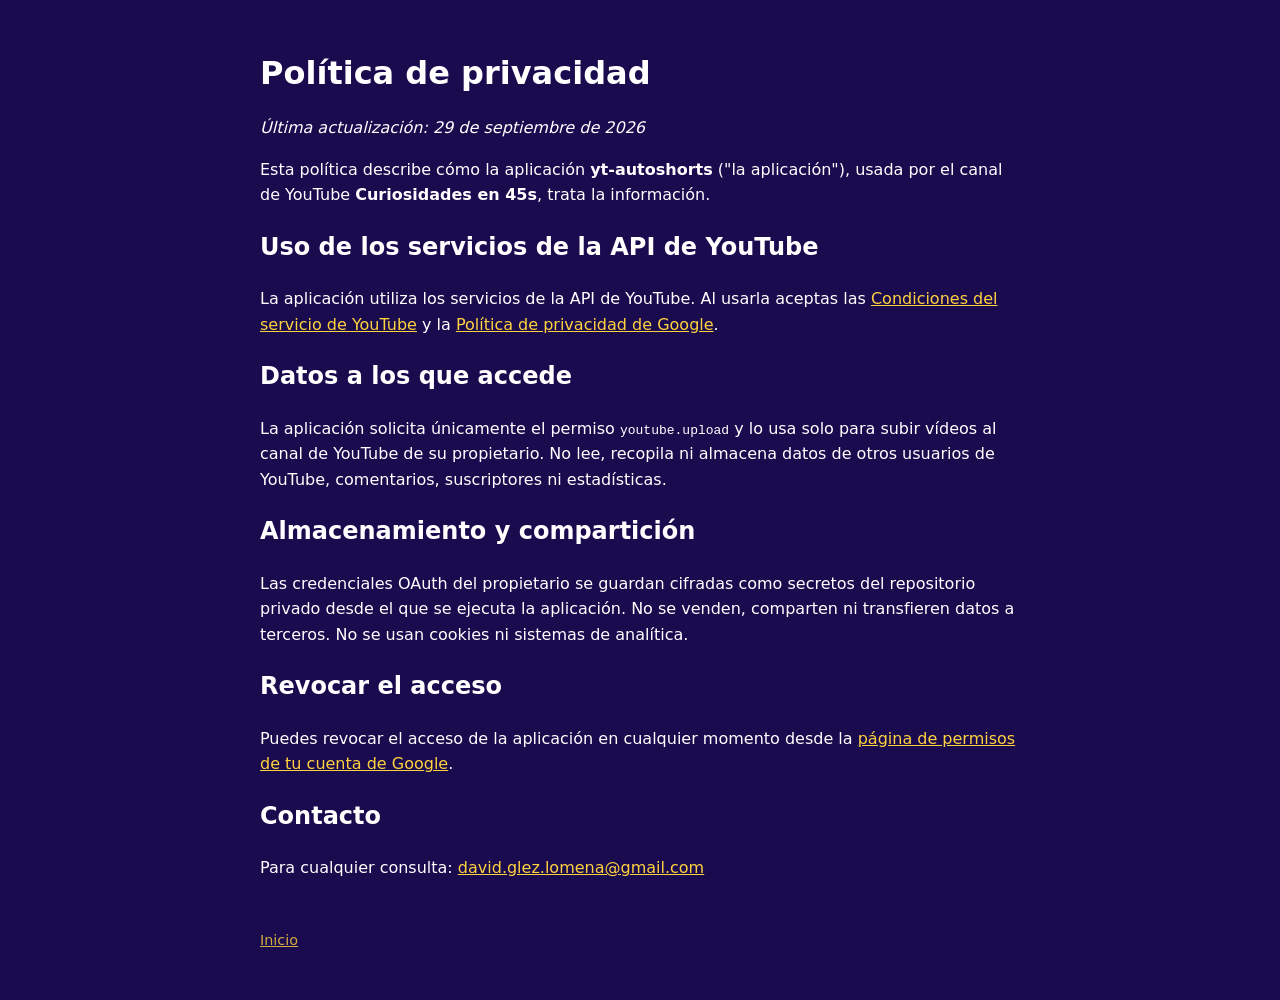
==== privacy.html @ f40c6593 "feat: channel homepage, privacy policy and terms Co-authored-by: Copilot <223556219+Copilot@users.no" ====
<!doctype html>
<html lang="es">
<head><meta charset="utf-8"><meta name="viewport" content="width=device-width,initial-scale=1">
<title>Política de privacidad · Curiosidades en 45s</title><link rel="stylesheet" href="style.css"></head>
<body><main>
<h1>Política de privacidad</h1>
<p><em>Última actualización: 29 de septiembre de 2026</em></p>
<p>Esta política describe cómo la aplicación <strong>yt-autoshorts</strong> ("la aplicación"), usada por el canal de YouTube <strong>Curiosidades en 45s</strong>, trata la información.</p>
<h2>Uso de los servicios de la API de YouTube</h2>
<p>La aplicación utiliza los servicios de la API de YouTube. Al usarla aceptas las <a href="https://www.youtube.com/t/terms">Condiciones del servicio de YouTube</a> y la <a href="https://policies.google.com/privacy">Política de privacidad de Google</a>.</p>
<h2>Datos a los que accede</h2>
<p>La aplicación solicita únicamente el permiso <code>youtube.upload</code> y lo usa solo para subir vídeos al canal de YouTube de su propietario. No lee, recopila ni almacena datos de otros usuarios de YouTube, comentarios, suscriptores ni estadísticas.</p>
<h2>Almacenamiento y compartición</h2>
<p>Las credenciales OAuth del propietario se guardan cifradas como secretos del repositorio privado desde el que se ejecuta la aplicación. No se venden, comparten ni transfieren datos a terceros. No se usan cookies ni sistemas de analítica.</p>
<h2>Revocar el acceso</h2>
<p>Puedes revocar el acceso de la aplicación en cualquier momento desde la <a href="https://myaccount.google.com/permissions">página de permisos de tu cuenta de Google</a>.</p>
<h2>Contacto</h2>
<p>Para cualquier consulta: <a href="mailto:david.glez.lomena@gmail.com">david.glez.lomena@gmail.com</a></p>
<footer><a href="index.html">Inicio</a></footer>
</main></body></html>
---- style.css ----
body{margin:0;font-family:system-ui,-apple-system,Segoe UI,Roboto,sans-serif;background:#1A0B4F;color:#fff;line-height:1.6}
main{max-width:760px;margin:0 auto;padding:48px 24px}
header{display:flex;align-items:center;gap:20px}
header img{width:96px;height:96px;border-radius:50%}
h1{margin:0;font-size:2rem}
a{color:#FFD23F}
footer{margin-top:48px;font-size:.9rem;opacity:.8}
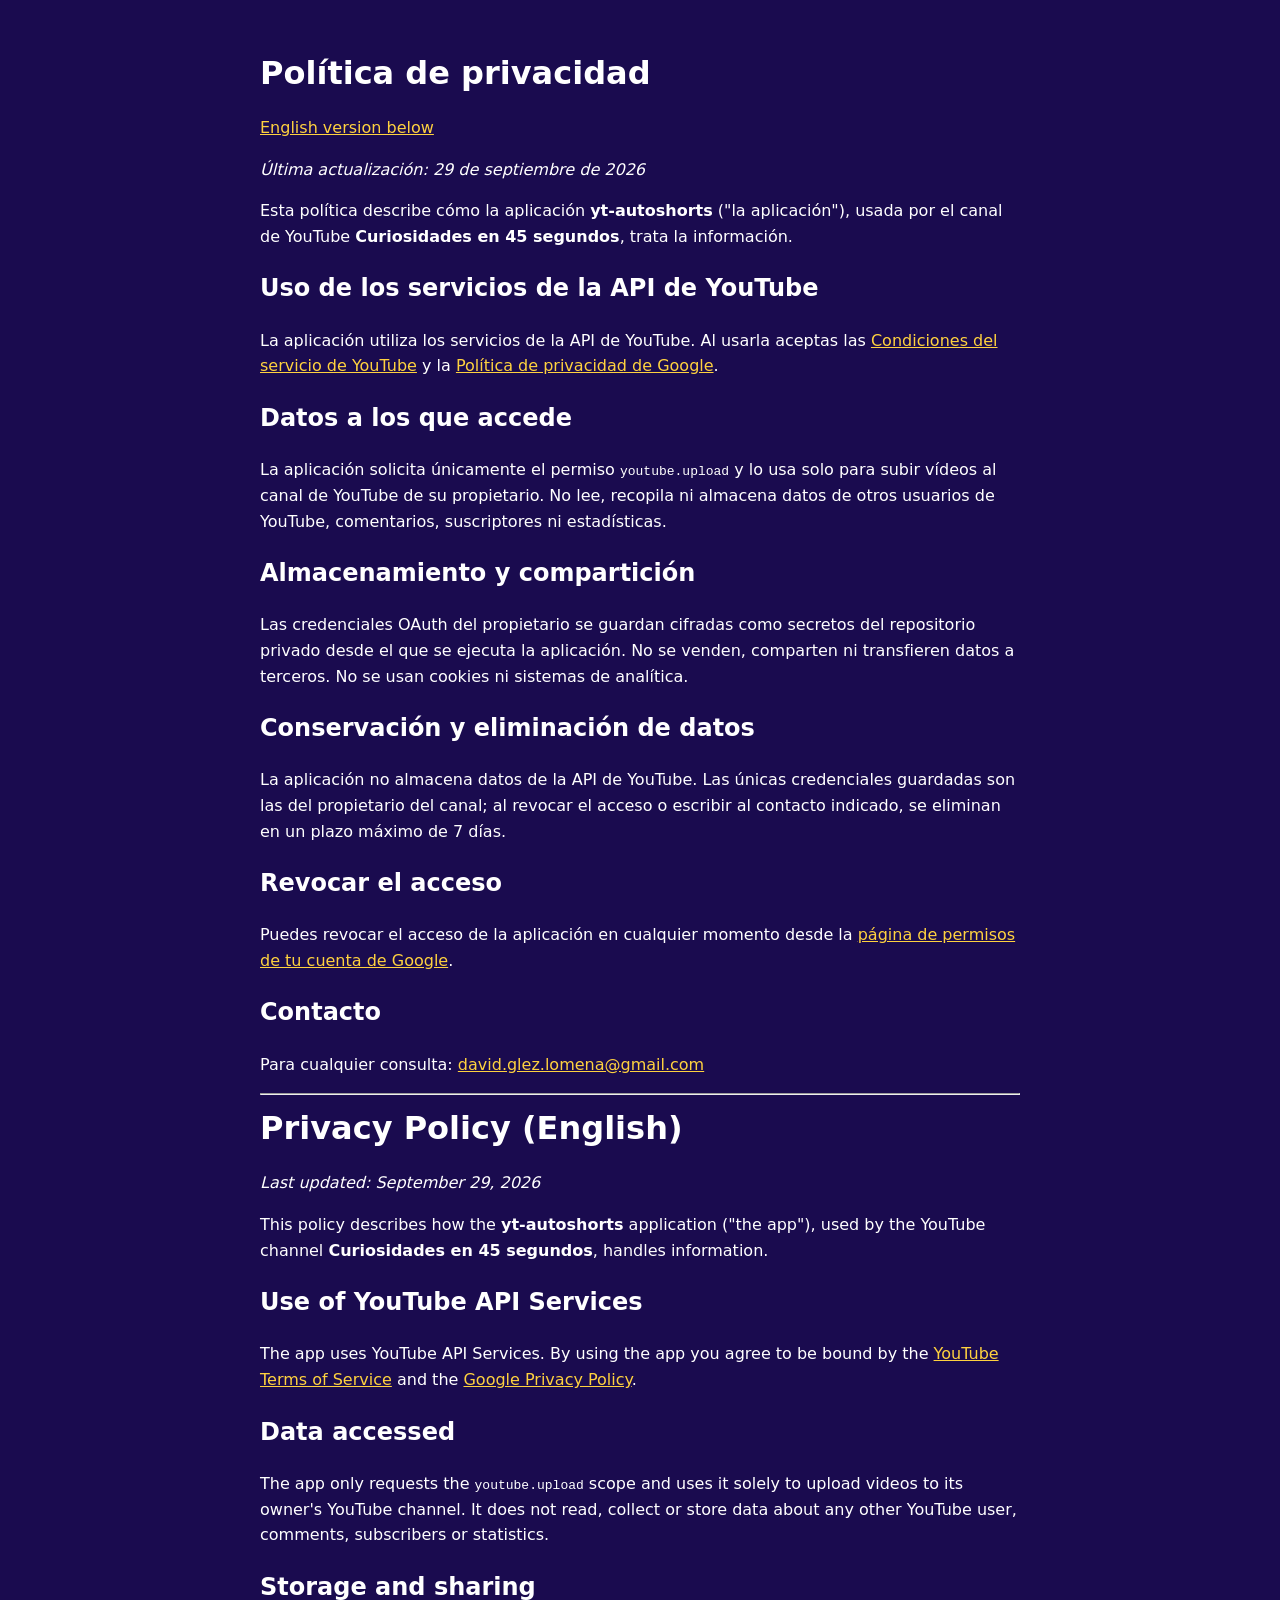
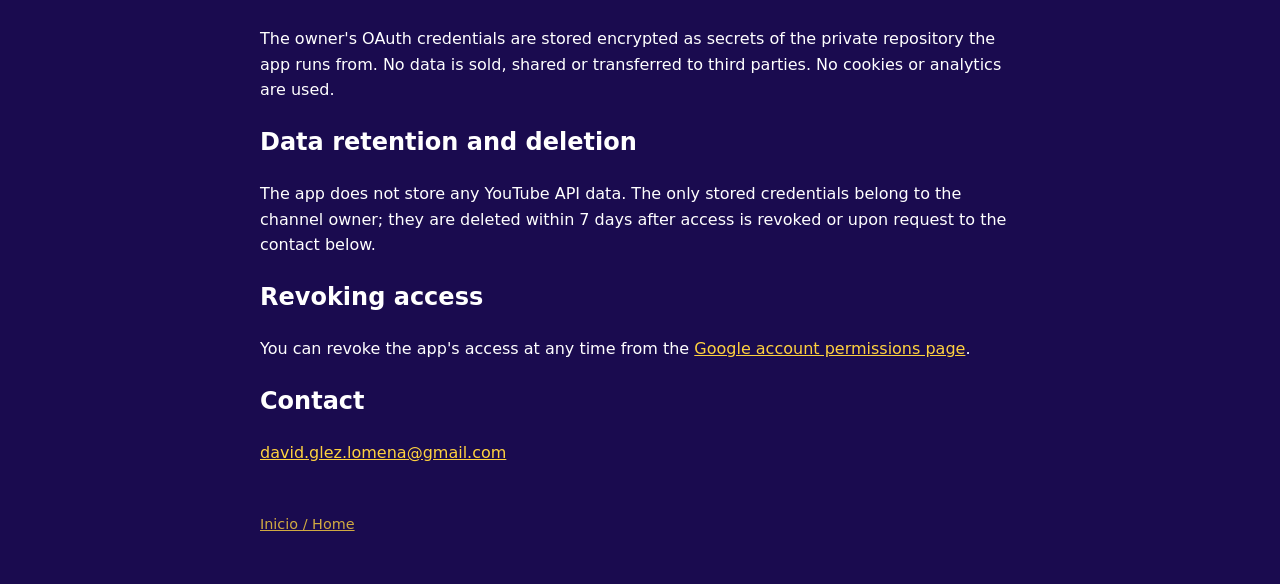
==== commit 8c725d85: "docs: add English privacy policy, data deletion section and real channel name Co-authored-by: Copilo" ====
--- a/privacy.html
+++ b/privacy.html
@@ -1,20 +1,39 @@
 <!doctype html>
 <html lang="es">
 <head><meta charset="utf-8"><meta name="viewport" content="width=device-width,initial-scale=1">
-<title>Política de privacidad · Curiosidades en 45s</title><link rel="stylesheet" href="style.css"></head>
+<title>Política de privacidad · Curiosidades en 45 segundos</title><link rel="stylesheet" href="style.css"></head>
 <body><main>
 <h1>Política de privacidad</h1>
+<p><a href="#en">English version below</a></p>
 <p><em>Última actualización: 29 de septiembre de 2026</em></p>
-<p>Esta política describe cómo la aplicación <strong>yt-autoshorts</strong> ("la aplicación"), usada por el canal de YouTube <strong>Curiosidades en 45s</strong>, trata la información.</p>
+<p>Esta política describe cómo la aplicación <strong>yt-autoshorts</strong> ("la aplicación"), usada por el canal de YouTube <strong>Curiosidades en 45 segundos</strong>, trata la información.</p>
 <h2>Uso de los servicios de la API de YouTube</h2>
 <p>La aplicación utiliza los servicios de la API de YouTube. Al usarla aceptas las <a href="https://www.youtube.com/t/terms">Condiciones del servicio de YouTube</a> y la <a href="https://policies.google.com/privacy">Política de privacidad de Google</a>.</p>
 <h2>Datos a los que accede</h2>
 <p>La aplicación solicita únicamente el permiso <code>youtube.upload</code> y lo usa solo para subir vídeos al canal de YouTube de su propietario. No lee, recopila ni almacena datos de otros usuarios de YouTube, comentarios, suscriptores ni estadísticas.</p>
 <h2>Almacenamiento y compartición</h2>
 <p>Las credenciales OAuth del propietario se guardan cifradas como secretos del repositorio privado desde el que se ejecuta la aplicación. No se venden, comparten ni transfieren datos a terceros. No se usan cookies ni sistemas de analítica.</p>
+<h2>Conservación y eliminación de datos</h2>
+<p>La aplicación no almacena datos de la API de YouTube. Las únicas credenciales guardadas son las del propietario del canal; al revocar el acceso o escribir al contacto indicado, se eliminan en un plazo máximo de 7 días.</p>
 <h2>Revocar el acceso</h2>
 <p>Puedes revocar el acceso de la aplicación en cualquier momento desde la <a href="https://myaccount.google.com/permissions">página de permisos de tu cuenta de Google</a>.</p>
 <h2>Contacto</h2>
 <p>Para cualquier consulta: <a href="mailto:david.glez.lomena@gmail.com">david.glez.lomena@gmail.com</a></p>
-<footer><a href="index.html">Inicio</a></footer>
+<hr>
+<h1 id="en">Privacy Policy (English)</h1>
+<p><em>Last updated: September 29, 2026</em></p>
+<p>This policy describes how the <strong>yt-autoshorts</strong> application ("the app"), used by the YouTube channel <strong>Curiosidades en 45 segundos</strong>, handles information.</p>
+<h2>Use of YouTube API Services</h2>
+<p>The app uses YouTube API Services. By using the app you agree to be bound by the <a href="https://www.youtube.com/t/terms">YouTube Terms of Service</a> and the <a href="https://policies.google.com/privacy">Google Privacy Policy</a>.</p>
+<h2>Data accessed</h2>
+<p>The app only requests the <code>youtube.upload</code> scope and uses it solely to upload videos to its owner's YouTube channel. It does not read, collect or store data about any other YouTube user, comments, subscribers or statistics.</p>
+<h2>Storage and sharing</h2>
+<p>The owner's OAuth credentials are stored encrypted as secrets of the private repository the app runs from. No data is sold, shared or transferred to third parties. No cookies or analytics are used.</p>
+<h2>Data retention and deletion</h2>
+<p>The app does not store any YouTube API data. The only stored credentials belong to the channel owner; they are deleted within 7 days after access is revoked or upon request to the contact below.</p>
+<h2>Revoking access</h2>
+<p>You can revoke the app's access at any time from the <a href="https://myaccount.google.com/permissions">Google account permissions page</a>.</p>
+<h2>Contact</h2>
+<p><a href="mailto:david.glez.lomena@gmail.com">david.glez.lomena@gmail.com</a></p>
+<footer><a href="index.html">Inicio / Home</a></footer>
 </main></body></html>
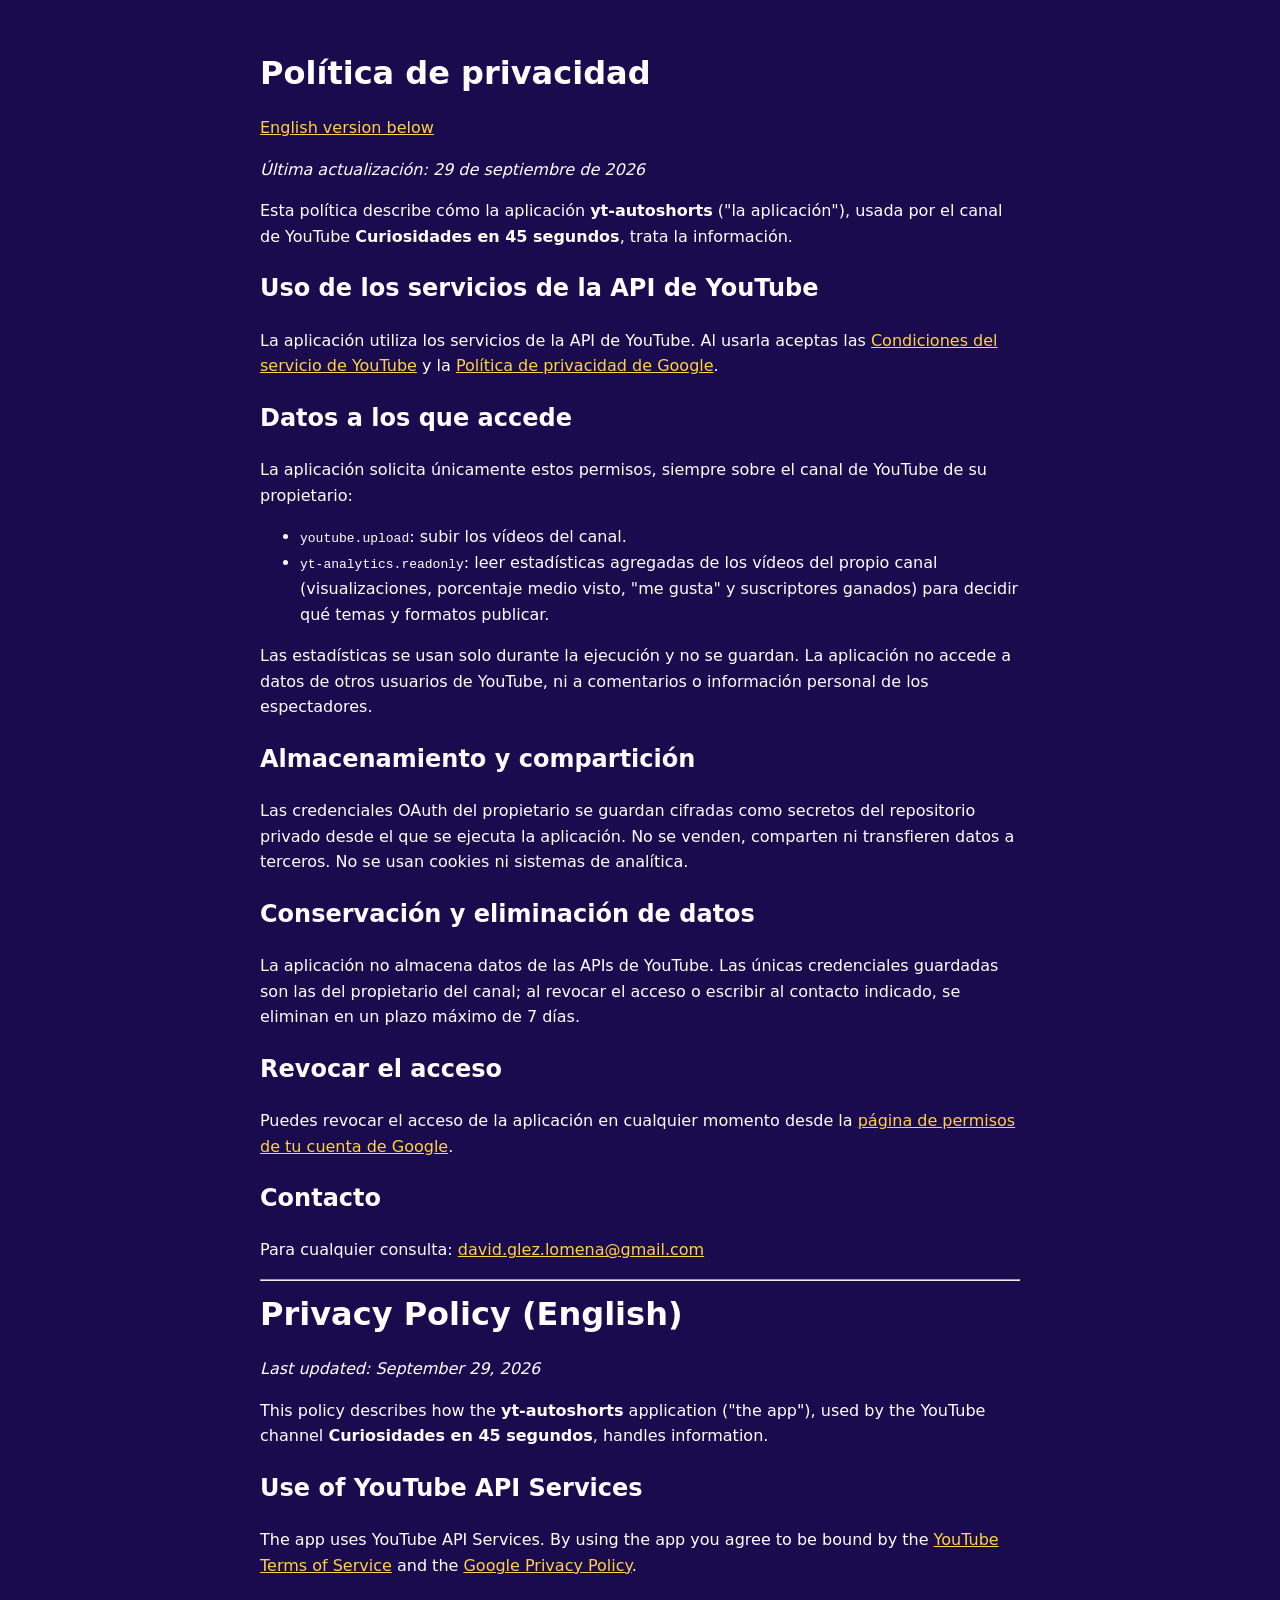
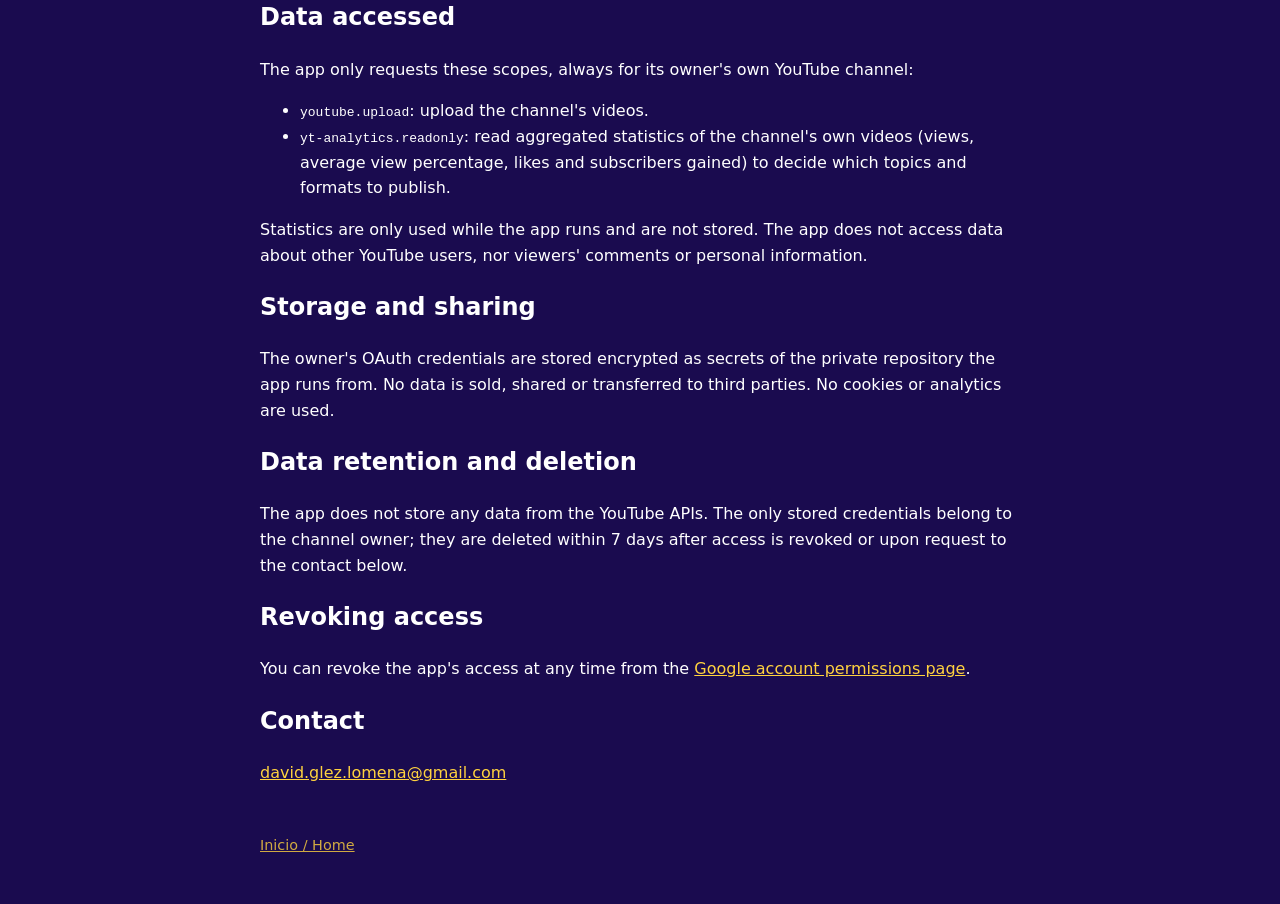
==== commit fb014d39: "docs: declare yt-analytics.readonly scope in privacy policy Co-authored-by: Copilot <223556219+Copil" ====
--- a/privacy.html
+++ b/privacy.html
@@ -10,11 +10,16 @@
 <h2>Uso de los servicios de la API de YouTube</h2>
 <p>La aplicación utiliza los servicios de la API de YouTube. Al usarla aceptas las <a href="https://www.youtube.com/t/terms">Condiciones del servicio de YouTube</a> y la <a href="https://policies.google.com/privacy">Política de privacidad de Google</a>.</p>
 <h2>Datos a los que accede</h2>
-<p>La aplicación solicita únicamente el permiso <code>youtube.upload</code> y lo usa solo para subir vídeos al canal de YouTube de su propietario. No lee, recopila ni almacena datos de otros usuarios de YouTube, comentarios, suscriptores ni estadísticas.</p>
+<p>La aplicación solicita únicamente estos permisos, siempre sobre el canal de YouTube de su propietario:</p>
+<ul>
+<li><code>youtube.upload</code>: subir los vídeos del canal.</li>
+<li><code>yt-analytics.readonly</code>: leer estadísticas agregadas de los vídeos del propio canal (visualizaciones, porcentaje medio visto, "me gusta" y suscriptores ganados) para decidir qué temas y formatos publicar.</li>
+</ul>
+<p>Las estadísticas se usan solo durante la ejecución y no se guardan. La aplicación no accede a datos de otros usuarios de YouTube, ni a comentarios o información personal de los espectadores.</p>
 <h2>Almacenamiento y compartición</h2>
 <p>Las credenciales OAuth del propietario se guardan cifradas como secretos del repositorio privado desde el que se ejecuta la aplicación. No se venden, comparten ni transfieren datos a terceros. No se usan cookies ni sistemas de analítica.</p>
 <h2>Conservación y eliminación de datos</h2>
-<p>La aplicación no almacena datos de la API de YouTube. Las únicas credenciales guardadas son las del propietario del canal; al revocar el acceso o escribir al contacto indicado, se eliminan en un plazo máximo de 7 días.</p>
+<p>La aplicación no almacena datos de las APIs de YouTube. Las únicas credenciales guardadas son las del propietario del canal; al revocar el acceso o escribir al contacto indicado, se eliminan en un plazo máximo de 7 días.</p>
 <h2>Revocar el acceso</h2>
 <p>Puedes revocar el acceso de la aplicación en cualquier momento desde la <a href="https://myaccount.google.com/permissions">página de permisos de tu cuenta de Google</a>.</p>
 <h2>Contacto</h2>
@@ -26,11 +31,16 @@
 <h2>Use of YouTube API Services</h2>
 <p>The app uses YouTube API Services. By using the app you agree to be bound by the <a href="https://www.youtube.com/t/terms">YouTube Terms of Service</a> and the <a href="https://policies.google.com/privacy">Google Privacy Policy</a>.</p>
 <h2>Data accessed</h2>
-<p>The app only requests the <code>youtube.upload</code> scope and uses it solely to upload videos to its owner's YouTube channel. It does not read, collect or store data about any other YouTube user, comments, subscribers or statistics.</p>
+<p>The app only requests these scopes, always for its owner's own YouTube channel:</p>
+<ul>
+<li><code>youtube.upload</code>: upload the channel's videos.</li>
+<li><code>yt-analytics.readonly</code>: read aggregated statistics of the channel's own videos (views, average view percentage, likes and subscribers gained) to decide which topics and formats to publish.</li>
+</ul>
+<p>Statistics are only used while the app runs and are not stored. The app does not access data about other YouTube users, nor viewers' comments or personal information.</p>
 <h2>Storage and sharing</h2>
 <p>The owner's OAuth credentials are stored encrypted as secrets of the private repository the app runs from. No data is sold, shared or transferred to third parties. No cookies or analytics are used.</p>
 <h2>Data retention and deletion</h2>
-<p>The app does not store any YouTube API data. The only stored credentials belong to the channel owner; they are deleted within 7 days after access is revoked or upon request to the contact below.</p>
+<p>The app does not store any data from the YouTube APIs. The only stored credentials belong to the channel owner; they are deleted within 7 days after access is revoked or upon request to the contact below.</p>
 <h2>Revoking access</h2>
 <p>You can revoke the app's access at any time from the <a href="https://myaccount.google.com/permissions">Google account permissions page</a>.</p>
 <h2>Contact</h2>
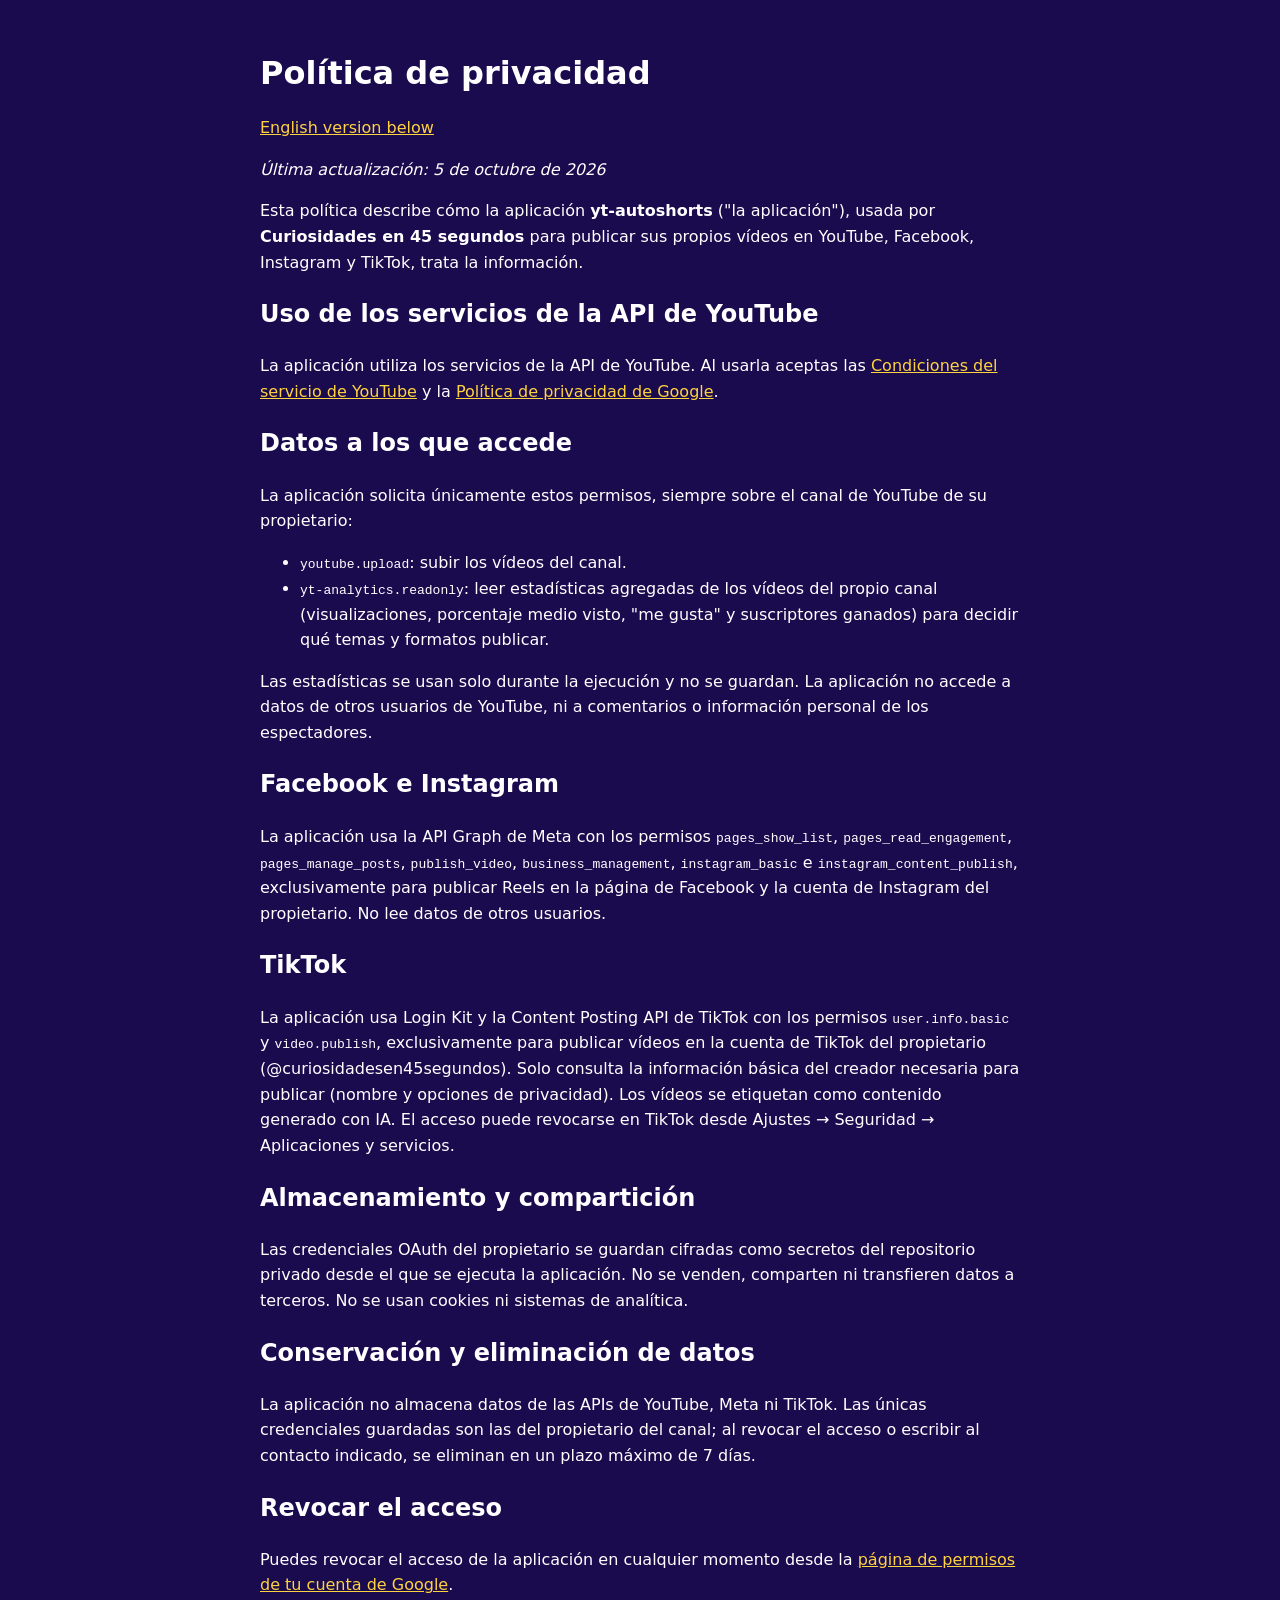
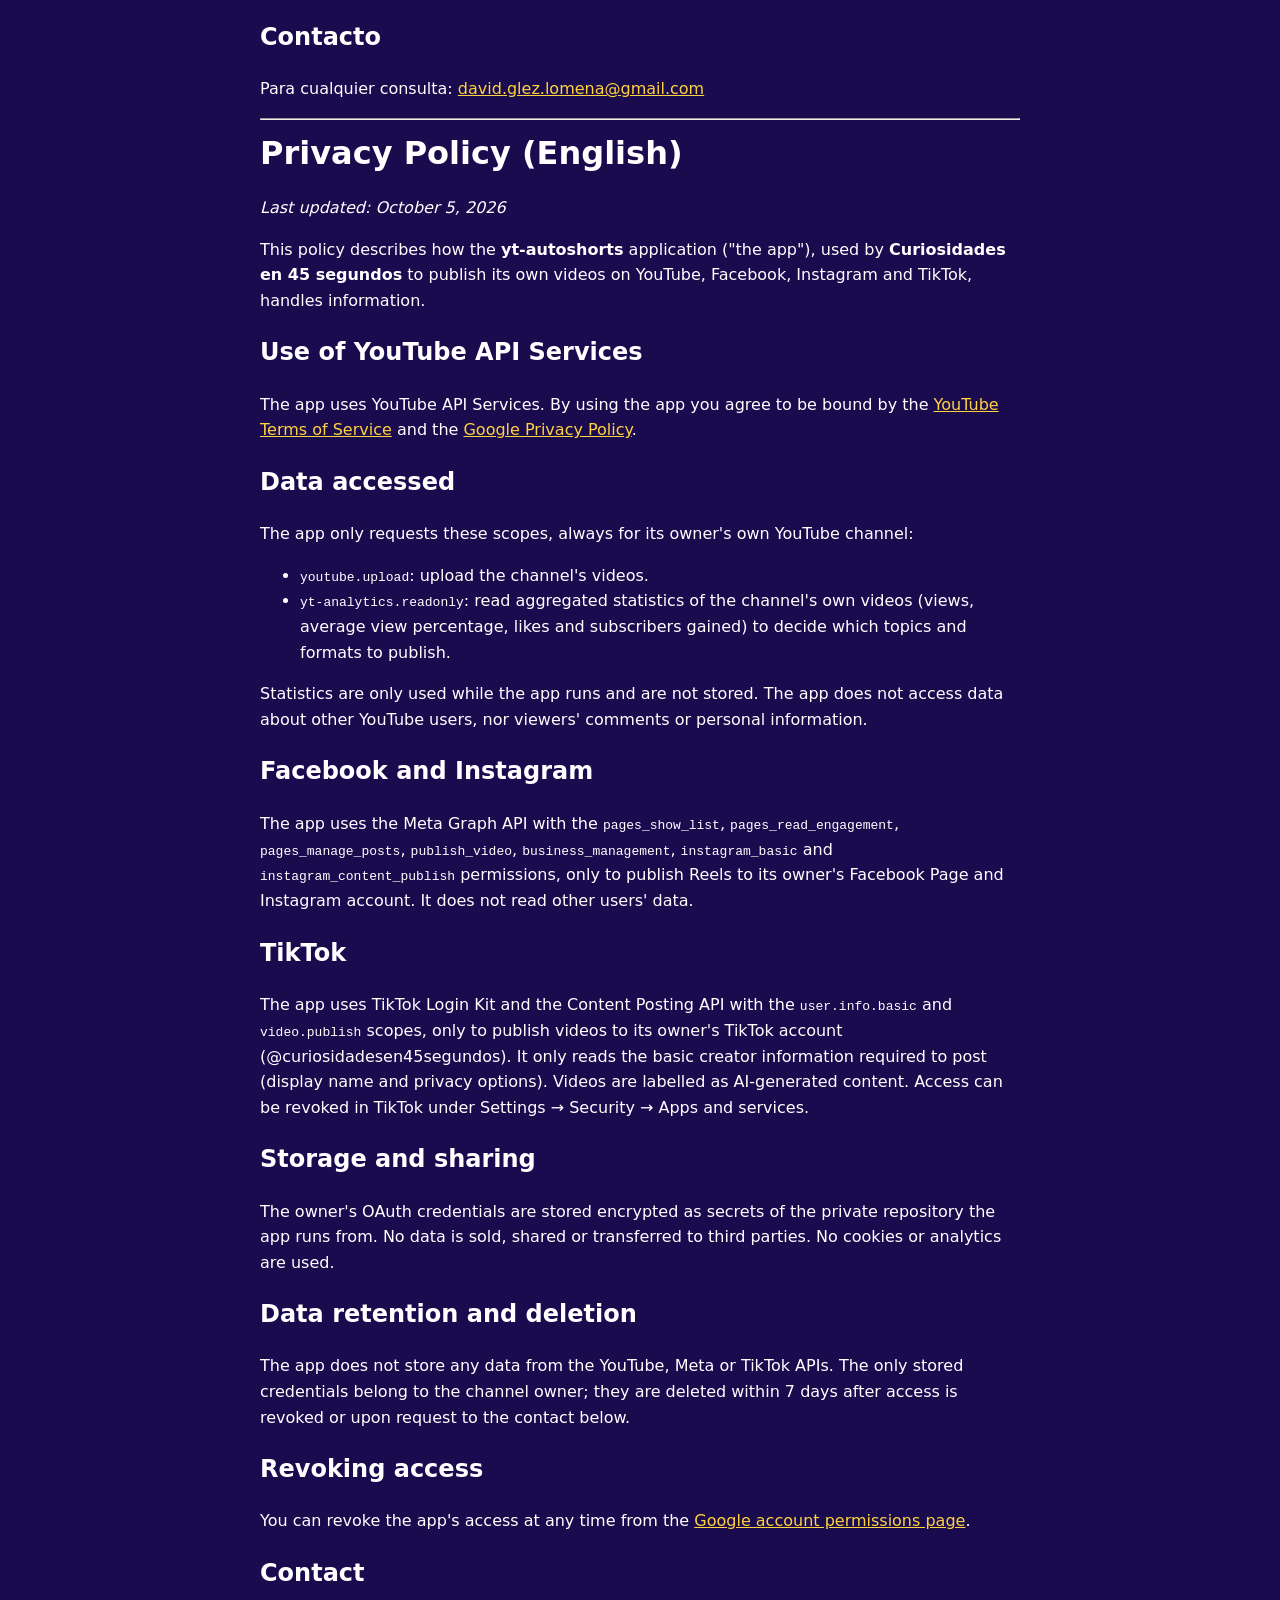
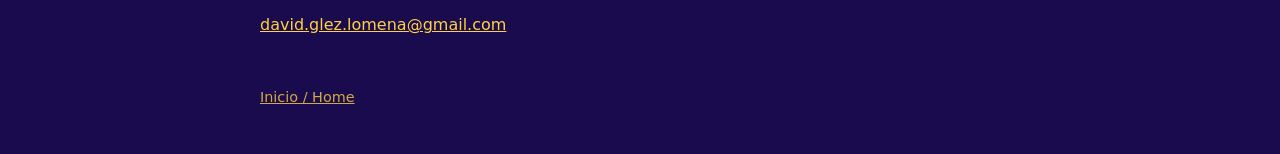
==== commit 0ce29e62: "docs: cover Meta and TikTok publishing, add social links and TikTok OAuth callback Co-authored-by: C" ====
--- a/privacy.html
+++ b/privacy.html
@@ -5,8 +5,8 @@
 <body><main>
 <h1>Política de privacidad</h1>
 <p><a href="#en">English version below</a></p>
-<p><em>Última actualización: 29 de septiembre de 2026</em></p>
-<p>Esta política describe cómo la aplicación <strong>yt-autoshorts</strong> ("la aplicación"), usada por el canal de YouTube <strong>Curiosidades en 45 segundos</strong>, trata la información.</p>
+<p><em>Última actualización: 5 de octubre de 2026</em></p>
+<p>Esta política describe cómo la aplicación <strong>yt-autoshorts</strong> ("la aplicación"), usada por <strong>Curiosidades en 45 segundos</strong> para publicar sus propios vídeos en YouTube, Facebook, Instagram y TikTok, trata la información.</p>
 <h2>Uso de los servicios de la API de YouTube</h2>
 <p>La aplicación utiliza los servicios de la API de YouTube. Al usarla aceptas las <a href="https://www.youtube.com/t/terms">Condiciones del servicio de YouTube</a> y la <a href="https://policies.google.com/privacy">Política de privacidad de Google</a>.</p>
 <h2>Datos a los que accede</h2>
@@ -16,18 +16,22 @@
 <li><code>yt-analytics.readonly</code>: leer estadísticas agregadas de los vídeos del propio canal (visualizaciones, porcentaje medio visto, "me gusta" y suscriptores ganados) para decidir qué temas y formatos publicar.</li>
 </ul>
 <p>Las estadísticas se usan solo durante la ejecución y no se guardan. La aplicación no accede a datos de otros usuarios de YouTube, ni a comentarios o información personal de los espectadores.</p>
+<h2>Facebook e Instagram</h2>
+<p>La aplicación usa la API Graph de Meta con los permisos <code>pages_show_list</code>, <code>pages_read_engagement</code>, <code>pages_manage_posts</code>, <code>publish_video</code>, <code>business_management</code>, <code>instagram_basic</code> e <code>instagram_content_publish</code>, exclusivamente para publicar Reels en la página de Facebook y la cuenta de Instagram del propietario. No lee datos de otros usuarios.</p>
+<h2>TikTok</h2>
+<p>La aplicación usa Login Kit y la Content Posting API de TikTok con los permisos <code>user.info.basic</code> y <code>video.publish</code>, exclusivamente para publicar vídeos en la cuenta de TikTok del propietario (@curiosidadesen45segundos). Solo consulta la información básica del creador necesaria para publicar (nombre y opciones de privacidad). Los vídeos se etiquetan como contenido generado con IA. El acceso puede revocarse en TikTok desde Ajustes → Seguridad → Aplicaciones y servicios.</p>
 <h2>Almacenamiento y compartición</h2>
 <p>Las credenciales OAuth del propietario se guardan cifradas como secretos del repositorio privado desde el que se ejecuta la aplicación. No se venden, comparten ni transfieren datos a terceros. No se usan cookies ni sistemas de analítica.</p>
 <h2>Conservación y eliminación de datos</h2>
-<p>La aplicación no almacena datos de las APIs de YouTube. Las únicas credenciales guardadas son las del propietario del canal; al revocar el acceso o escribir al contacto indicado, se eliminan en un plazo máximo de 7 días.</p>
+<p>La aplicación no almacena datos de las APIs de YouTube, Meta ni TikTok. Las únicas credenciales guardadas son las del propietario del canal; al revocar el acceso o escribir al contacto indicado, se eliminan en un plazo máximo de 7 días.</p>
 <h2>Revocar el acceso</h2>
 <p>Puedes revocar el acceso de la aplicación en cualquier momento desde la <a href="https://myaccount.google.com/permissions">página de permisos de tu cuenta de Google</a>.</p>
 <h2>Contacto</h2>
 <p>Para cualquier consulta: <a href="mailto:david.glez.lomena@gmail.com">david.glez.lomena@gmail.com</a></p>
 <hr>
 <h1 id="en">Privacy Policy (English)</h1>
-<p><em>Last updated: September 29, 2026</em></p>
-<p>This policy describes how the <strong>yt-autoshorts</strong> application ("the app"), used by the YouTube channel <strong>Curiosidades en 45 segundos</strong>, handles information.</p>
+<p><em>Last updated: October 5, 2026</em></p>
+<p>This policy describes how the <strong>yt-autoshorts</strong> application ("the app"), used by <strong>Curiosidades en 45 segundos</strong> to publish its own videos on YouTube, Facebook, Instagram and TikTok, handles information.</p>
 <h2>Use of YouTube API Services</h2>
 <p>The app uses YouTube API Services. By using the app you agree to be bound by the <a href="https://www.youtube.com/t/terms">YouTube Terms of Service</a> and the <a href="https://policies.google.com/privacy">Google Privacy Policy</a>.</p>
 <h2>Data accessed</h2>
@@ -37,10 +41,14 @@
 <li><code>yt-analytics.readonly</code>: read aggregated statistics of the channel's own videos (views, average view percentage, likes and subscribers gained) to decide which topics and formats to publish.</li>
 </ul>
 <p>Statistics are only used while the app runs and are not stored. The app does not access data about other YouTube users, nor viewers' comments or personal information.</p>
+<h2>Facebook and Instagram</h2>
+<p>The app uses the Meta Graph API with the <code>pages_show_list</code>, <code>pages_read_engagement</code>, <code>pages_manage_posts</code>, <code>publish_video</code>, <code>business_management</code>, <code>instagram_basic</code> and <code>instagram_content_publish</code> permissions, only to publish Reels to its owner's Facebook Page and Instagram account. It does not read other users' data.</p>
+<h2>TikTok</h2>
+<p>The app uses TikTok Login Kit and the Content Posting API with the <code>user.info.basic</code> and <code>video.publish</code> scopes, only to publish videos to its owner's TikTok account (@curiosidadesen45segundos). It only reads the basic creator information required to post (display name and privacy options). Videos are labelled as AI-generated content. Access can be revoked in TikTok under Settings → Security → Apps and services.</p>
 <h2>Storage and sharing</h2>
 <p>The owner's OAuth credentials are stored encrypted as secrets of the private repository the app runs from. No data is sold, shared or transferred to third parties. No cookies or analytics are used.</p>
 <h2>Data retention and deletion</h2>
-<p>The app does not store any data from the YouTube APIs. The only stored credentials belong to the channel owner; they are deleted within 7 days after access is revoked or upon request to the contact below.</p>
+<p>The app does not store any data from the YouTube, Meta or TikTok APIs. The only stored credentials belong to the channel owner; they are deleted within 7 days after access is revoked or upon request to the contact below.</p>
 <h2>Revoking access</h2>
 <p>You can revoke the app's access at any time from the <a href="https://myaccount.google.com/permissions">Google account permissions page</a>.</p>
 <h2>Contact</h2>
